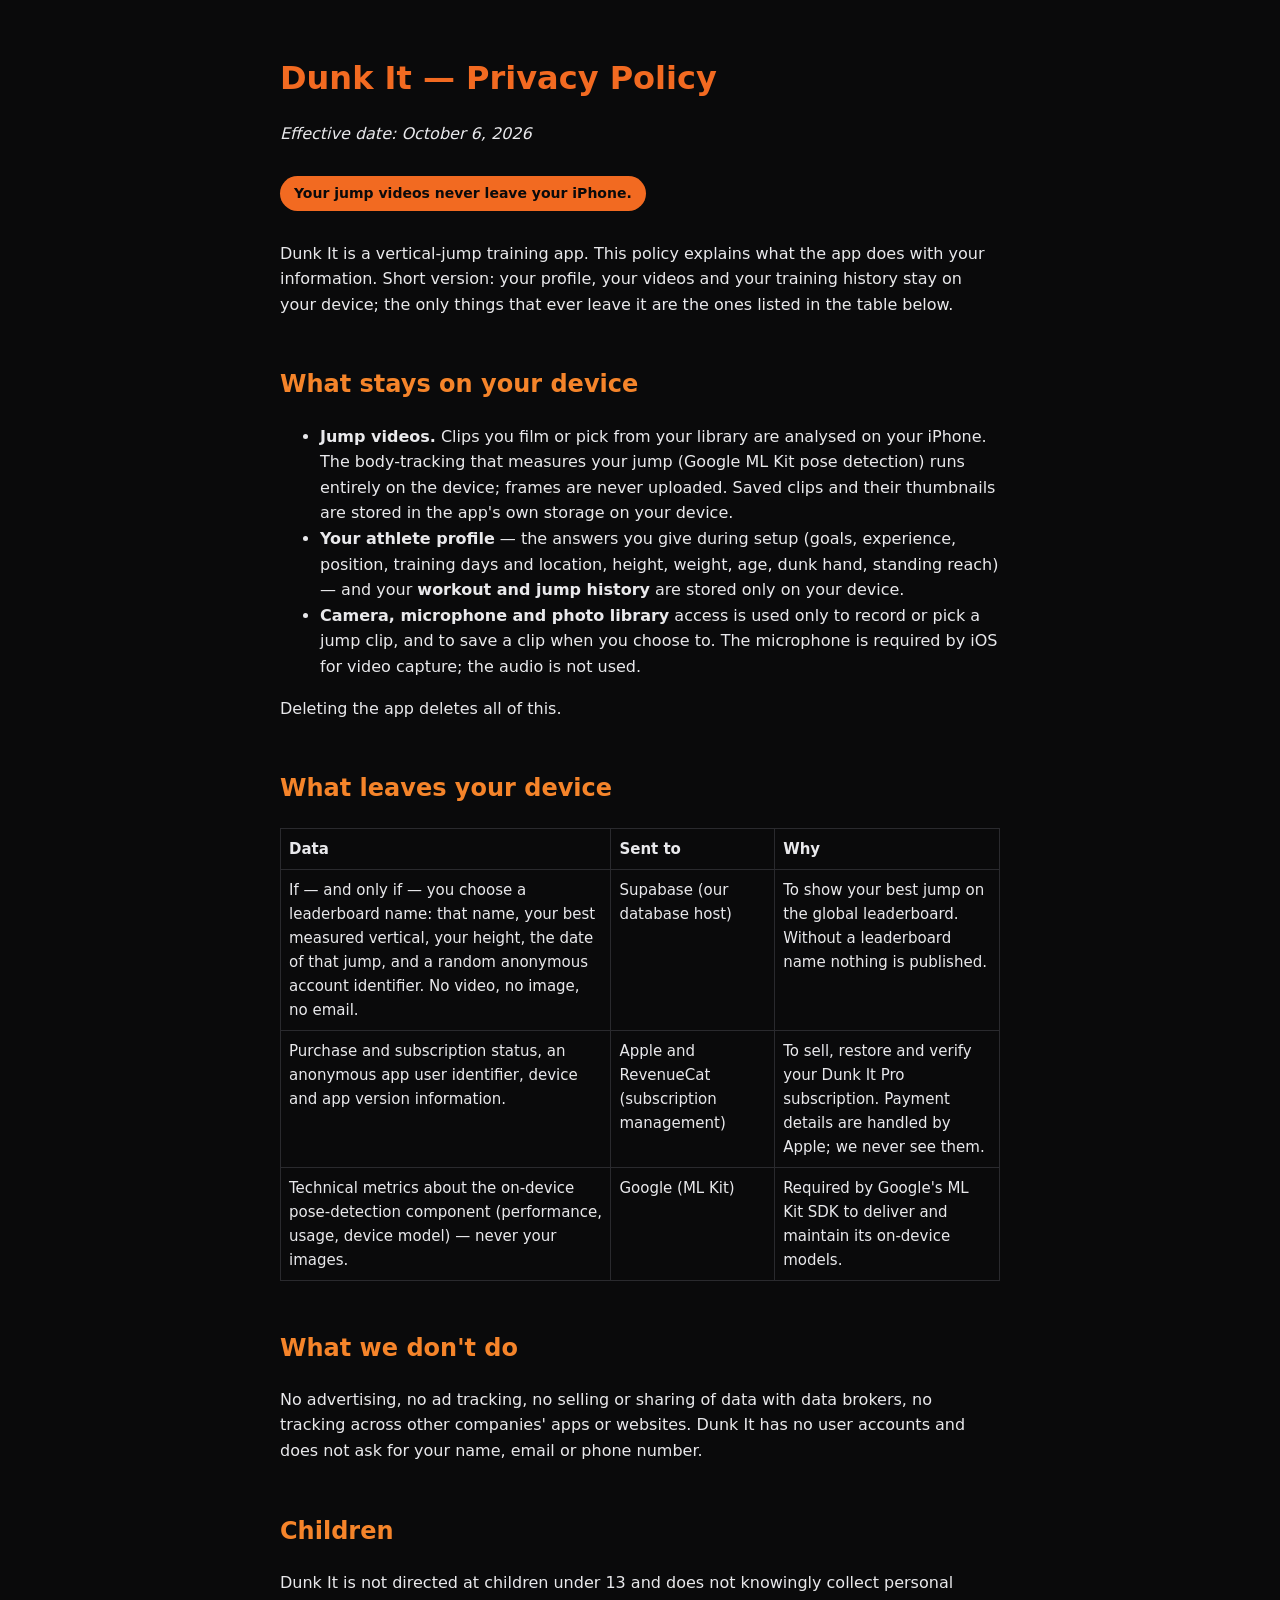
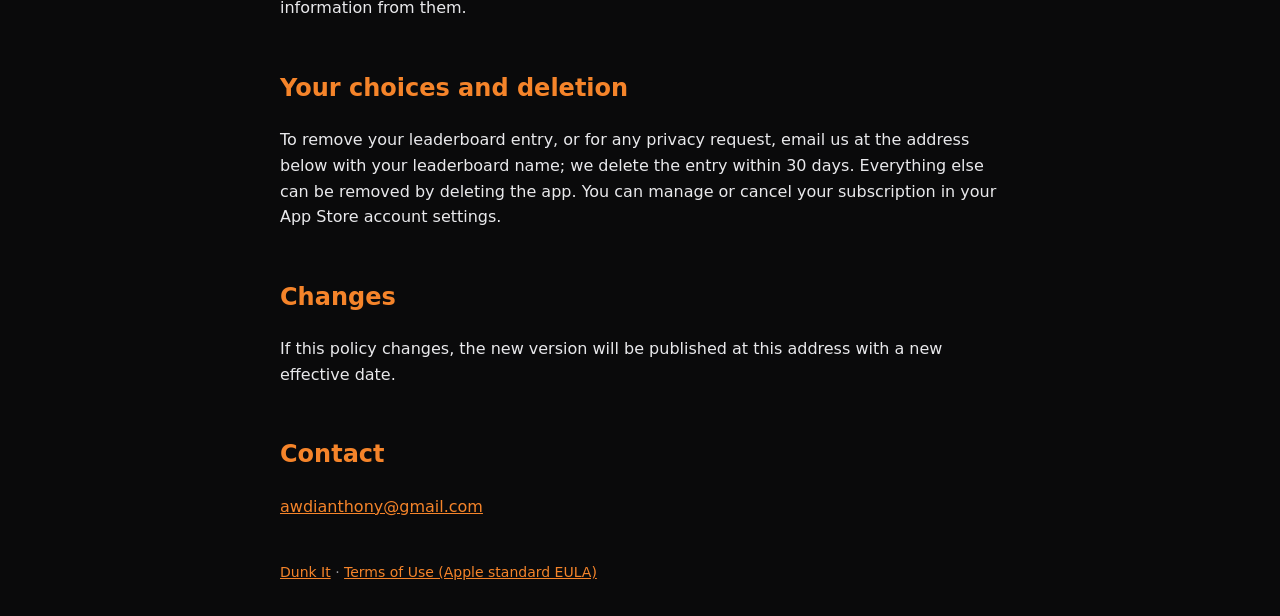
==== privacy.html @ a1f8a5f2 "Privacy policy and support page for Dunk It Co-Authored-By: Claude Opus 5.5 <noreply@anthropic.com>" ====
<!DOCTYPE html>
<html lang="en">
<head>
<meta charset="utf-8">
<meta name="viewport" content="width=device-width, initial-scale=1">
<title>Dunk It — Privacy Policy</title>
<link rel="stylesheet" href="style.css">
</head>
<body>
<h1>Dunk It — Privacy Policy</h1>
<p><em>Effective date: October 6, 2026</em></p>
<p class="badge">Your jump videos never leave your iPhone.</p>

<p>Dunk It is a vertical-jump training app. This policy explains what the app
does with your information. Short version: your profile, your videos and your
training history stay on your device; the only things that ever leave it are
the ones listed in the table below.</p>

<h2>What stays on your device</h2>
<ul>
<li><strong>Jump videos.</strong> Clips you film or pick from your library are
analysed on your iPhone. The body-tracking that measures your jump (Google ML
Kit pose detection) runs entirely on the device; frames are never uploaded.
Saved clips and their thumbnails are stored in the app's own storage on your
device.</li>
<li><strong>Your athlete profile</strong> — the answers you give during setup
(goals, experience, position, training days and location, height, weight, age,
dunk hand, standing reach) — and your <strong>workout and jump history</strong>
are stored only on your device.</li>
<li><strong>Camera, microphone and photo library</strong> access is used only
to record or pick a jump clip, and to save a clip when you choose to. The
microphone is required by iOS for video capture; the audio is not used.</li>
</ul>
<p>Deleting the app deletes all of this.</p>

<h2>What leaves your device</h2>
<table>
<tr><th>Data</th><th>Sent to</th><th>Why</th></tr>
<tr><td>If — and only if — you choose a leaderboard name: that name, your best
measured vertical, your height, the date of that jump, and a random anonymous
account identifier. No video, no image, no email.</td>
<td>Supabase (our database host)</td>
<td>To show your best jump on the global leaderboard. Without a leaderboard
name nothing is published.</td></tr>
<tr><td>Purchase and subscription status, an anonymous app user identifier,
device and app version information.</td>
<td>Apple and RevenueCat (subscription management)</td>
<td>To sell, restore and verify your Dunk It Pro subscription. Payment details
are handled by Apple; we never see them.</td></tr>
<tr><td>Technical metrics about the on-device pose-detection component
(performance, usage, device model) — never your images.</td>
<td>Google (ML Kit)</td>
<td>Required by Google's ML Kit SDK to deliver and maintain its on-device
models.</td></tr>
</table>

<h2>What we don't do</h2>
<p>No advertising, no ad tracking, no selling or sharing of data with data
brokers, no tracking across other companies' apps or websites. Dunk It has no
user accounts and does not ask for your name, email or phone number.</p>

<h2>Children</h2>
<p>Dunk It is not directed at children under 13 and does not knowingly collect
personal information from them.</p>

<h2>Your choices and deletion</h2>
<p>To remove your leaderboard entry, or for any privacy request, email us at the
address below with your leaderboard name; we delete the entry within 30 days.
Everything else can be removed by deleting the app. You can manage or cancel
your subscription in your App Store account settings.</p>

<h2>Changes</h2>
<p>If this policy changes, the new version will be published at this address
with a new effective date.</p>

<h2>Contact</h2>
<p><a href="mailto:awdianthony@gmail.com">awdianthony@gmail.com</a></p>

<footer><a href="index.html">Dunk It</a> · <a href="https://www.apple.com/legal/internet-services/itunes/dev/stdeula/">Terms of Use (Apple standard EULA)</a></footer>
</body>
</html>
---- style.css ----
body{font-family:-apple-system,system-ui,sans-serif;max-width:720px;margin:0 auto;padding:32px 20px;color:#e9e9ec;background:#0A0A0B;line-height:1.6}
h1{color:#F26A21;margin-bottom:.2em}h2{color:#F5842A;margin-top:2em}
a{color:#F5842A}.badge{display:inline-block;background:#F26A21;color:#0A0A0B;padding:6px 14px;border-radius:999px;font-weight:700;font-size:14px}
table{border-collapse:collapse;width:100%;font-size:15px}td,th{border:1px solid #2A2A2E;padding:8px;text-align:left;vertical-align:top}
footer{margin-top:3em;font-size:14px;color:#9A9AA0}
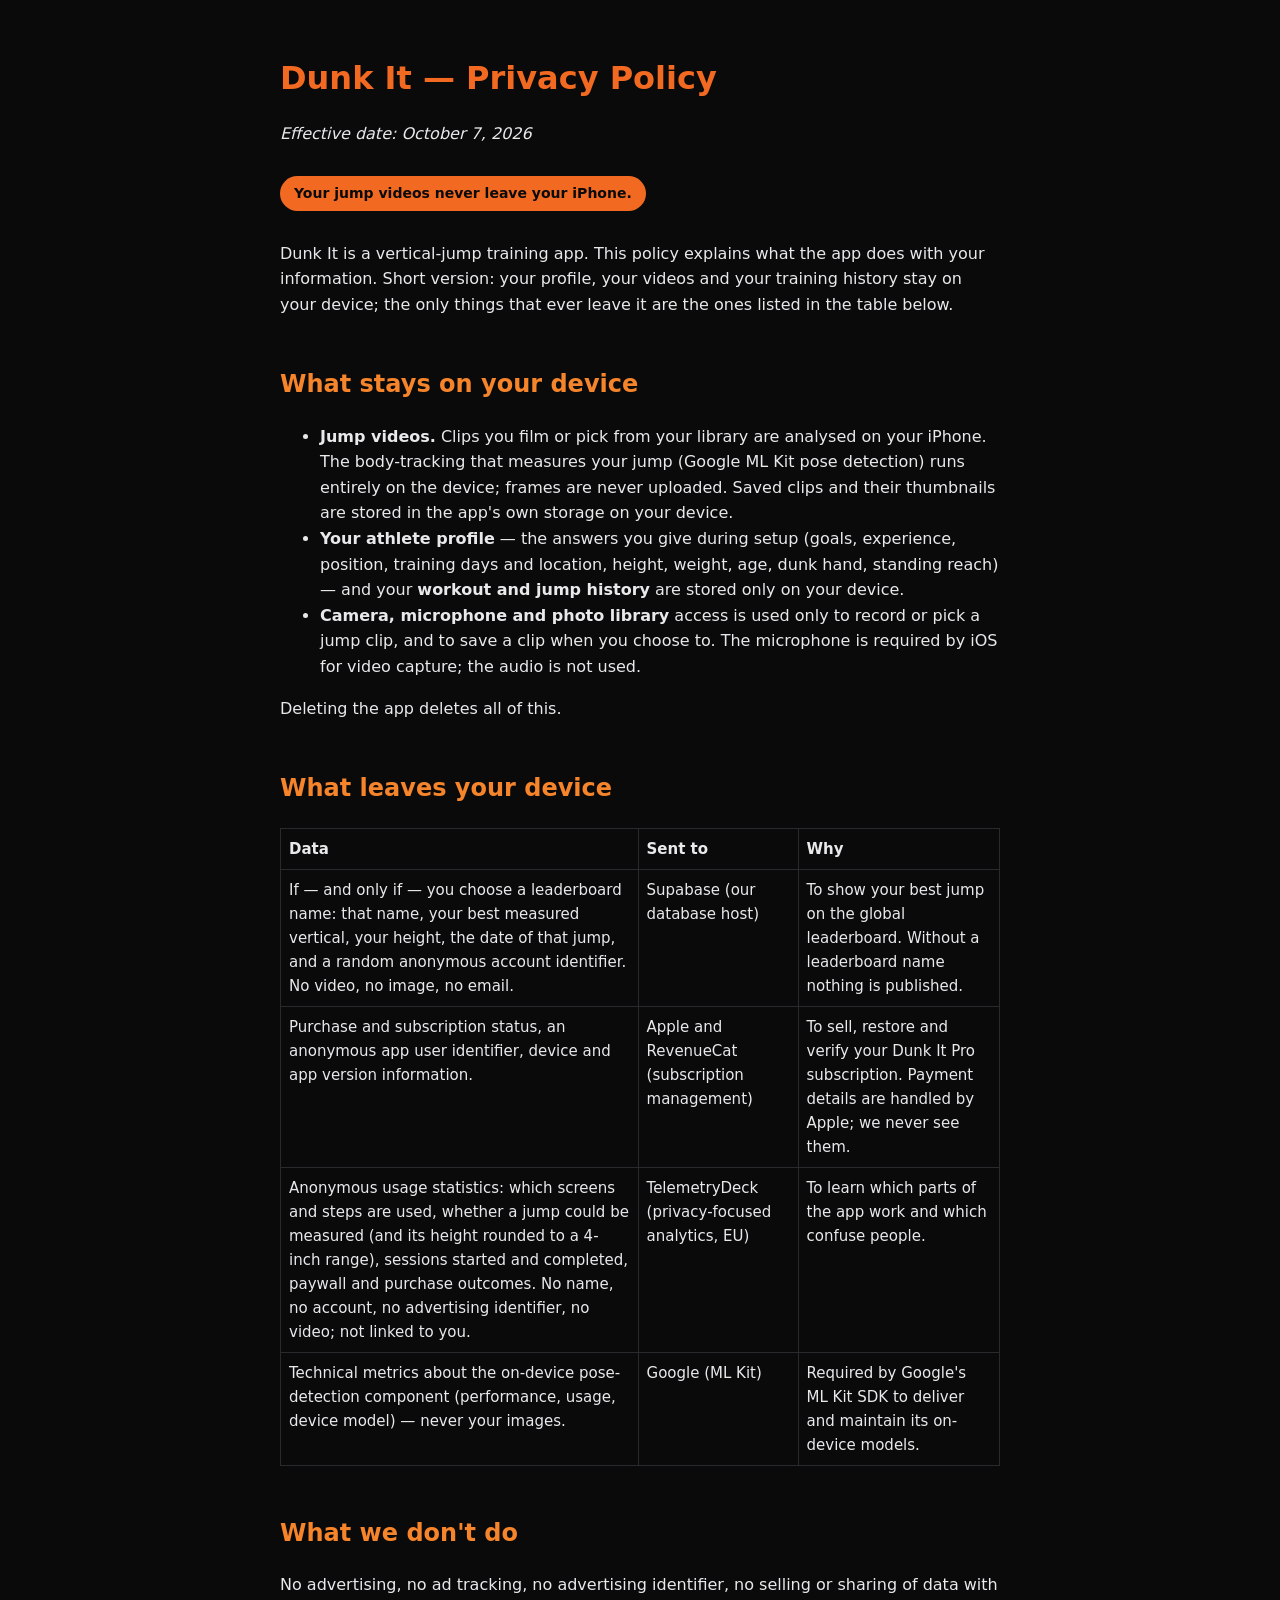
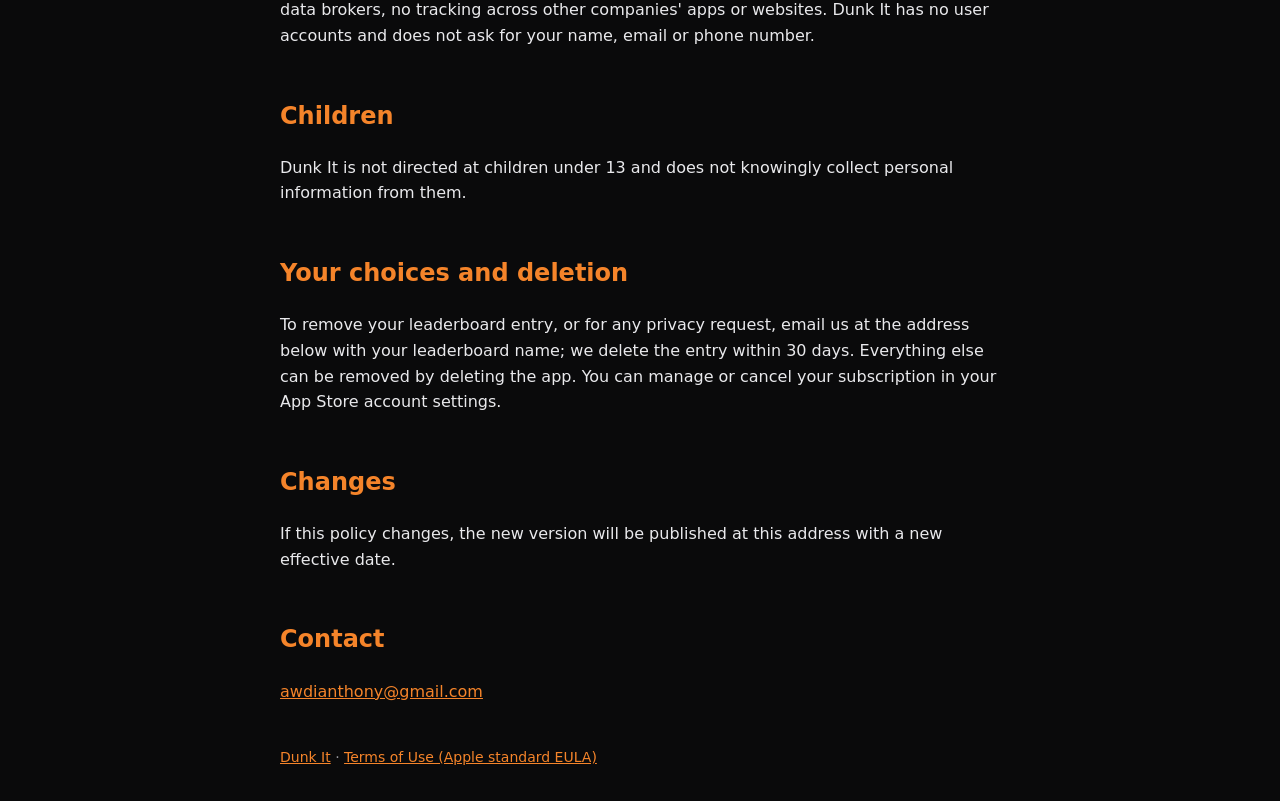
==== commit 4cb617a6: "Disclose the anonymous TelemetryDeck usage statistics Co-Authored-By: Claude Opus 5.5 <noreply@anthr" ====
--- a/privacy.html
+++ b/privacy.html
@@ -8,7 +8,7 @@
 </head>
 <body>
 <h1>Dunk It — Privacy Policy</h1>
-<p><em>Effective date: October 6, 2026</em></p>
+<p><em>Effective date: October 7, 2026</em></p>
 <p class="badge">Your jump videos never leave your iPhone.</p>
 
 <p>Dunk It is a vertical-jump training app. This policy explains what the app
@@ -47,6 +47,12 @@
 <td>Apple and RevenueCat (subscription management)</td>
 <td>To sell, restore and verify your Dunk It Pro subscription. Payment details
 are handled by Apple; we never see them.</td></tr>
+<tr><td>Anonymous usage statistics: which screens and steps are used, whether a
+jump could be measured (and its height rounded to a 4-inch range), sessions
+started and completed, paywall and purchase outcomes. No name, no account, no
+advertising identifier, no video; not linked to you.</td>
+<td>TelemetryDeck (privacy-focused analytics, EU)</td>
+<td>To learn which parts of the app work and which confuse people.</td></tr>
 <tr><td>Technical metrics about the on-device pose-detection component
 (performance, usage, device model) — never your images.</td>
 <td>Google (ML Kit)</td>
@@ -55,7 +61,7 @@
 </table>
 
 <h2>What we don't do</h2>
-<p>No advertising, no ad tracking, no selling or sharing of data with data
+<p>No advertising, no ad tracking, no advertising identifier, no selling or sharing of data with data
 brokers, no tracking across other companies' apps or websites. Dunk It has no
 user accounts and does not ask for your name, email or phone number.</p>
 
